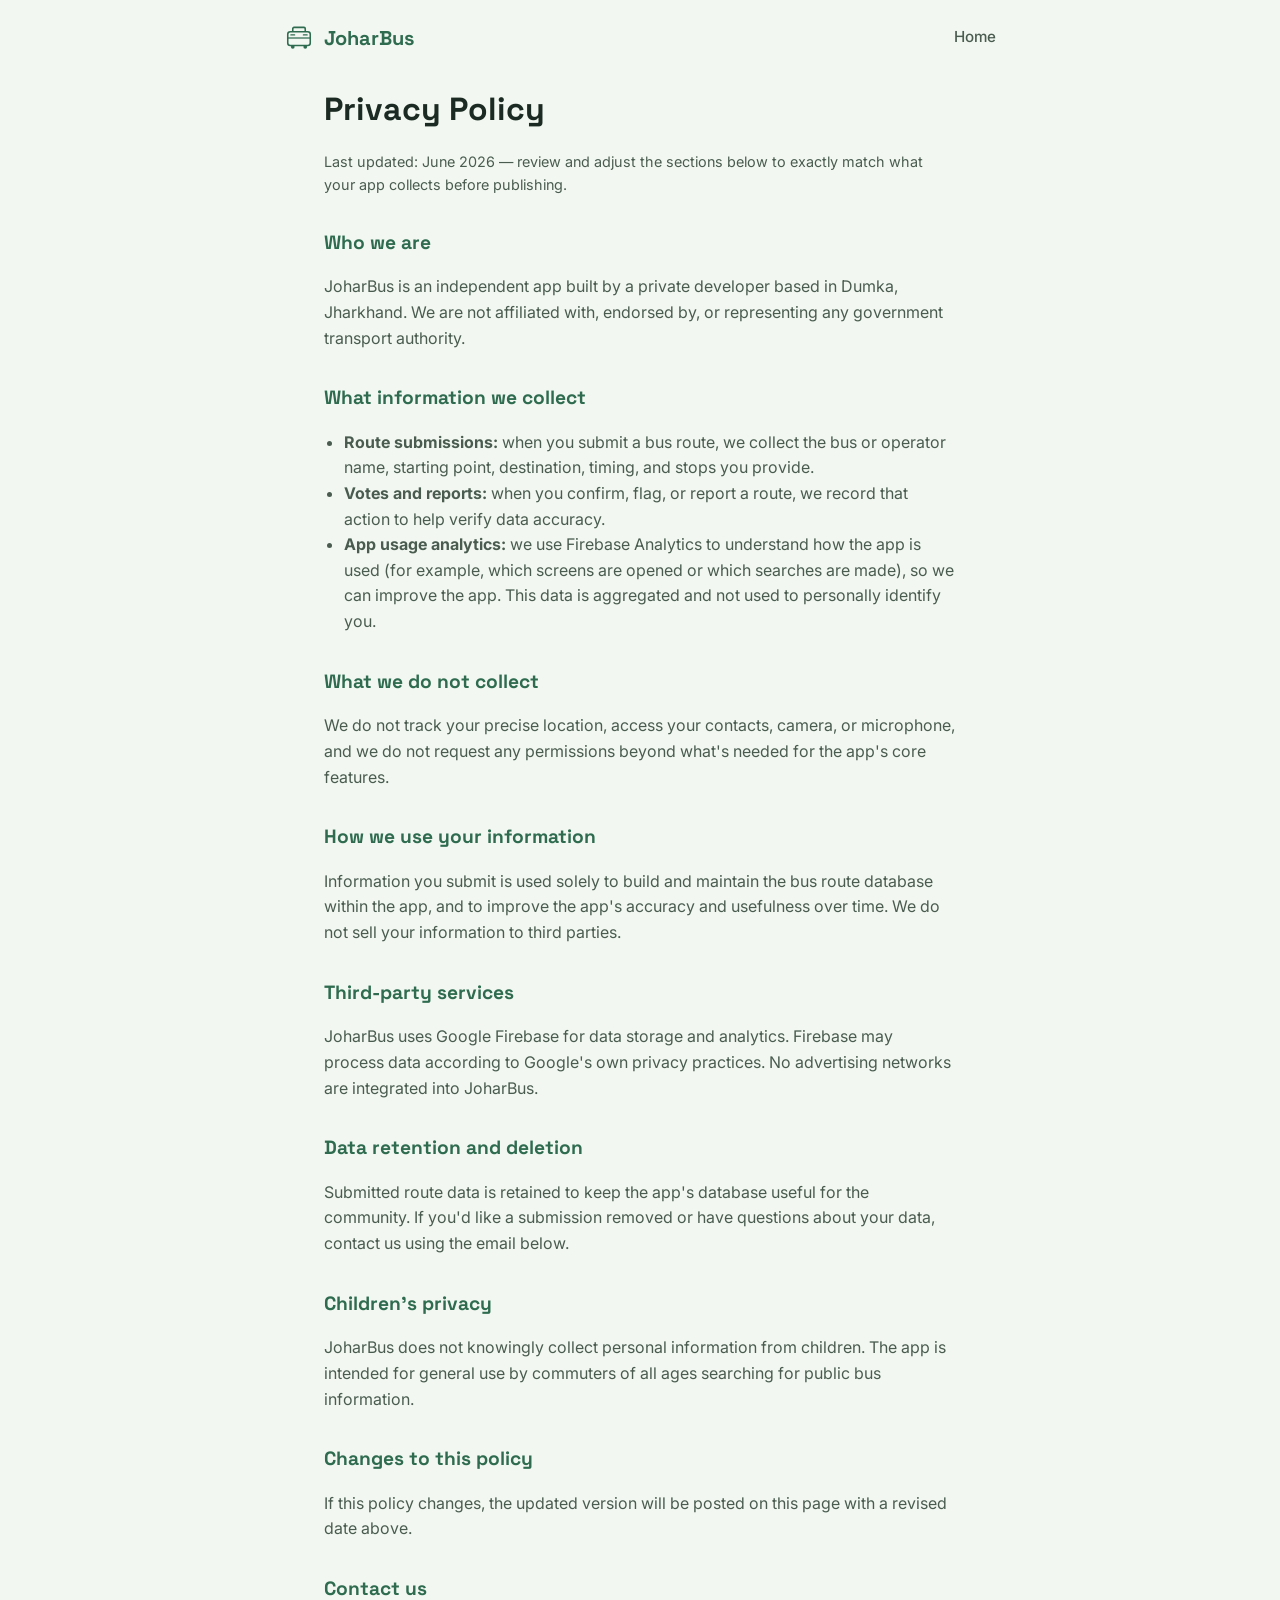
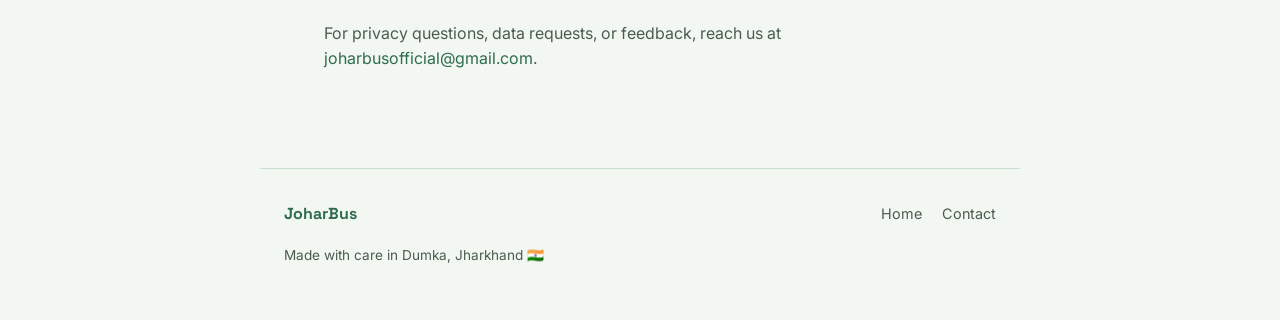
==== privacy.html @ f8de9c15 "1st style.css index.html privacy.html" ====
<!doctype html>
<html lang="en">
<head>
<meta charset="UTF-8">
<meta name="viewport" content="width=device-width, initial-scale=1.0">
<title>Privacy Policy — JoharBus</title>
<meta name="description" content="JoharBus privacy policy — what data we collect, how it's used, and your choices.">
<link rel="canonical" href="https://joharbus.in/privacy.html">
<meta name="theme-color" content="#2E6B4F">
<meta name="robots" content="index, follow">
<link rel="icon" href="favicon.svg" type="image/svg+xml">

<link rel="preconnect" href="https://fonts.googleapis.com">
<link rel="preconnect" href="https://fonts.gstatic.com" crossorigin>
<link href="https://fonts.googleapis.com/css2?family=Space+Grotesk:wght@500;600;700&family=Inter:wght@400;500;600&display=swap" rel="stylesheet">

<link rel="stylesheet" href="style.css">
</head>
<body>

<header class="site-header">
  <a class="logo" href="index.html" style="text-decoration:none;">
    <svg viewBox="0 0 48 48" fill="none" xmlns="http://www.w3.org/2000/svg" aria-hidden="true">
      <rect x="6" y="14" width="36" height="22" rx="4" stroke="#2E6B4F" stroke-width="2.5"/>
      <path d="M6 24h36" stroke="#2E6B4F" stroke-width="2"/>
      <path d="M14 14V9c0-1.1.9-2 2-2h16c1.1 0 2 .9 2 2v5" stroke="#2E6B4F" stroke-width="2.5"/>
      <circle cx="14" cy="38" r="3" fill="#2E6B4F"/>
      <circle cx="34" cy="38" r="3" fill="#2E6B4F"/>
      <path d="M11 19h6M31 19h6" stroke="#2E6B4F" stroke-width="2" stroke-linecap="round"/>
    </svg>
    JoharBus
  </a>
  <a class="header-link" href="index.html">Home</a>
</header>

<main class="policy">
  <h1>Privacy Policy</h1>
  <p class="updated">Last updated: June 2026 — review and adjust the sections below to exactly match what your app collects before publishing.</p>

  <h2>Who we are</h2>
  <p>JoharBus is an independent app built by a private developer based in Dumka, Jharkhand. We are not affiliated with, endorsed by, or representing any government transport authority.</p>

  <h2>What information we collect</h2>
  <ul>
    <li><strong>Route submissions:</strong> when you submit a bus route, we collect the bus or operator name, starting point, destination, timing, and stops you provide.</li>
    <li><strong>Votes and reports:</strong> when you confirm, flag, or report a route, we record that action to help verify data accuracy.</li>
    <li><strong>App usage analytics:</strong> we use Firebase Analytics to understand how the app is used (for example, which screens are opened or which searches are made), so we can improve the app. This data is aggregated and not used to personally identify you.</li>
  </ul>

  <h2>What we do not collect</h2>
  <p>We do not track your precise location, access your contacts, camera, or microphone, and we do not request any permissions beyond what's needed for the app's core features.</p>

  <h2>How we use your information</h2>
  <p>Information you submit is used solely to build and maintain the bus route database within the app, and to improve the app's accuracy and usefulness over time. We do not sell your information to third parties.</p>

  <h2>Third-party services</h2>
  <p>JoharBus uses Google Firebase for data storage and analytics. Firebase may process data according to Google's own privacy practices. No advertising networks are integrated into JoharBus.</p>

  <h2>Data retention and deletion</h2>
  <p>Submitted route data is retained to keep the app's database useful for the community. If you'd like a submission removed or have questions about your data, contact us using the email below.</p>

  <h2>Children's privacy</h2>
  <p>JoharBus does not knowingly collect personal information from children. The app is intended for general use by commuters of all ages searching for public bus information.</p>

  <h2>Changes to this policy</h2>
  <p>If this policy changes, the updated version will be posted on this page with a revised date above.</p>

  <h2>Contact us</h2>
  <p>For privacy questions, data requests, or feedback, reach us at <a href="mailto:joharbusofficial@gmail.com">joharbusofficial@gmail.com</a>.</p>
</main>

<footer class="site-footer">
  <div class="foot-row">
    <div class="logo" style="font-size: 1rem;">JoharBus</div>
    <div class="foot-links">
      <a href="index.html">Home</a>
      <a href="mailto:joharbusofficial@gmail.com">Contact</a>
    </div>
  </div>
  <p class="made-with">Made with care in Dumka, Jharkhand 🇮🇳</p>
</footer>

</body>
</html>
---- style.css ----
/* ===========================================================
   JoharBus — shared styles
   Design language: a bus route's stop-timeline, the same visual
   the app itself uses to show stops on a route. The whole page
   is built as a single vertical route line; each section is a
   stop along it.
   =========================================================== */

:root {
  --green-deep: #2E6B4F;
  --green-bright: #4F9A6E;
  --green-soft: #DCEEE2;
  --mint-bg: #F2F8F1;
  --ink: #1B2A22;
  --ink-soft: #4A5C50;
  --marigold: #E08A3C;
  --marigold-soft: #FBE7D2;
  --paper: #FFFFFF;
  --line: #C9DECE;

  --font-display: 'Space Grotesk', 'Segoe UI', sans-serif;
  --font-body: 'Inter', 'Segoe UI', sans-serif;
}

* { box-sizing: border-box; }

html { scroll-behavior: smooth; }

body {
  margin: 0;
  font-family: var(--font-body);
  background: var(--mint-bg);
  color: var(--ink);
  line-height: 1.6;
  -webkit-font-smoothing: antialiased;
}

a { color: var(--green-deep); text-decoration: none; }
a:focus-visible, button:focus-visible {
  outline: 2px solid var(--marigold);
  outline-offset: 2px;
}

@media (prefers-reduced-motion: reduce) {
  html { scroll-behavior: auto; }
  * { animation: none !important; transition: none !important; }
}

.wrap {
  max-width: 760px;
  margin: 0 auto;
  padding: 0 24px;
}

/* ---------- Header ---------- */
.site-header {
  display: flex;
  align-items: center;
  justify-content: space-between;
  padding: 22px 24px;
  max-width: 760px;
  margin: 0 auto;
}

.logo {
  display: flex;
  align-items: center;
  gap: 10px;
  font-family: var(--font-display);
  font-weight: 700;
  font-size: 1.25rem;
  color: var(--green-deep);
}

.logo svg { width: 30px; height: 30px; flex-shrink: 0; }

.header-link {
  font-size: 0.95rem;
  font-weight: 500;
  color: var(--ink-soft);
  border-bottom: 1px solid transparent;
}
.header-link:hover { border-bottom-color: var(--green-deep); color: var(--green-deep); }

/* ---------- Route line (the signature element) ---------- */
.route {
  position: relative;
  max-width: 760px;
  margin: 0 auto;
  padding: 0 24px 80px;
}

.route::before {
  content: "";
  position: absolute;
  left: 35px;
  top: 8px;
  bottom: 60px;
  width: 2px;
  background: repeating-linear-gradient(
    to bottom,
    var(--line) 0, var(--line) 6px, transparent 6px, transparent 12px
  );
}

@media (max-width: 600px) {
  .route::before { left: 27px; }
}

.stop {
  position: relative;
  margin-left: 64px;
  margin-bottom: 56px;
}

@media (max-width: 600px) {
  .stop { margin-left: 48px; }
}

.stop::before {
  content: "";
  position: absolute;
  left: -64px;
  top: 6px;
  width: 14px;
  height: 14px;
  border-radius: 50%;
  background: var(--paper);
  border: 3px solid var(--green-bright);
}

@media (max-width: 600px) {
  .stop::before { left: -48px; width: 12px; height: 12px; }
}

.stop.origin::before { background: var(--green-deep); border-color: var(--green-deep); }
.stop.destination::before { background: var(--marigold); border-color: var(--marigold); }

.stop-label {
  font-size: 0.78rem;
  font-weight: 600;
  letter-spacing: 0.08em;
  text-transform: uppercase;
  color: var(--green-deep);
  margin-bottom: 6px;
}

.stop.destination .stop-label { color: var(--marigold); }

/* ---------- Hero card (styled like an in-app route card) ---------- */
.hero-card {
  background: var(--paper);
  border-radius: 18px;
  padding: 32px 28px;
  box-shadow: 0 1px 3px rgba(27,42,34,0.08);
}

.hero-card h1 {
  font-family: var(--font-display);
  font-size: clamp(1.9rem, 5vw, 2.6rem);
  line-height: 1.15;
  margin: 0 0 14px;
  color: var(--ink);
}

.hero-card p {
  font-size: 1.05rem;
  color: var(--ink-soft);
  margin: 0 0 24px;
  max-width: 480px;
}

.cta-button {
  display: inline-flex;
  align-items: center;
  gap: 10px;
  background: var(--green-deep);
  color: var(--paper);
  font-family: var(--font-body);
  font-weight: 600;
  font-size: 1rem;
  padding: 14px 26px;
  border-radius: 10px;
  border: none;
  cursor: pointer;
  transition: background 0.15s ease, transform 0.15s ease;
}
.cta-button:hover { background: #255840; transform: translateY(-1px); }
.cta-button svg { width: 20px; height: 20px; }

.cta-note {
  margin-top: 12px;
  font-size: 0.85rem;
  color: var(--ink-soft);
}

/* ---------- Section content ---------- */
.stop h2 {
  font-family: var(--font-display);
  font-size: 1.5rem;
  margin: 0 0 12px;
  color: var(--ink);
}

.stop p { color: var(--ink-soft); margin: 0 0 14px; }

.how-steps {
  display: flex;
  flex-direction: column;
  gap: 14px;
  margin-top: 8px;
}

.how-step {
  background: var(--paper);
  border-radius: 12px;
  padding: 16px 18px;
  display: flex;
  gap: 14px;
  align-items: flex-start;
}

.how-step .num {
  font-family: var(--font-display);
  font-weight: 700;
  color: var(--green-bright);
  font-size: 1rem;
  flex-shrink: 0;
}

.how-step strong { display: block; margin-bottom: 2px; color: var(--ink); }
.how-step span { color: var(--ink-soft); font-size: 0.94rem; }

.badge-demo {
  display: flex;
  flex-wrap: wrap;
  gap: 10px;
  margin-top: 10px;
}

.badge {
  display: inline-flex;
  align-items: center;
  gap: 6px;
  font-size: 0.82rem;
  font-weight: 600;
  padding: 7px 12px;
  border-radius: 8px;
}

.badge.verified { background: var(--green-soft); color: var(--green-deep); }
.badge.unverified { background: var(--marigold-soft); color: #9C5A1E; }

/* ---------- Footer ---------- */
.site-footer {
  border-top: 1px solid var(--line);
  padding: 32px 24px 40px;
  max-width: 760px;
  margin: 0 auto;
}

.site-footer .foot-row {
  display: flex;
  flex-wrap: wrap;
  gap: 18px;
  justify-content: space-between;
  align-items: center;
  margin-bottom: 16px;
}

.foot-links { display: flex; gap: 20px; font-size: 0.9rem; }
.foot-links a { color: var(--ink-soft); }
.foot-links a:hover { color: var(--green-deep); }

.foot-note {
  font-size: 0.82rem;
  color: var(--ink-soft);
  line-height: 1.6;
}

.made-with {
  font-size: 0.85rem;
  color: var(--ink-soft);
  margin-top: 18px;
}

/* ---------- Privacy policy page ---------- */
.policy {
  max-width: 680px;
  margin: 0 auto;
  padding: 0 24px 80px;
}

.policy h1 {
  font-family: var(--font-display);
  font-size: 2rem;
  margin: 8px 0 4px;
}

.policy .updated {
  color: var(--ink-soft);
  font-size: 0.9rem;
  margin-bottom: 32px;
}

.policy h2 {
  font-family: var(--font-display);
  font-size: 1.2rem;
  margin: 32px 0 10px;
  color: var(--green-deep);
}

.policy p, .policy li { color: var(--ink-soft); }
.policy ul { padding-left: 20px; }
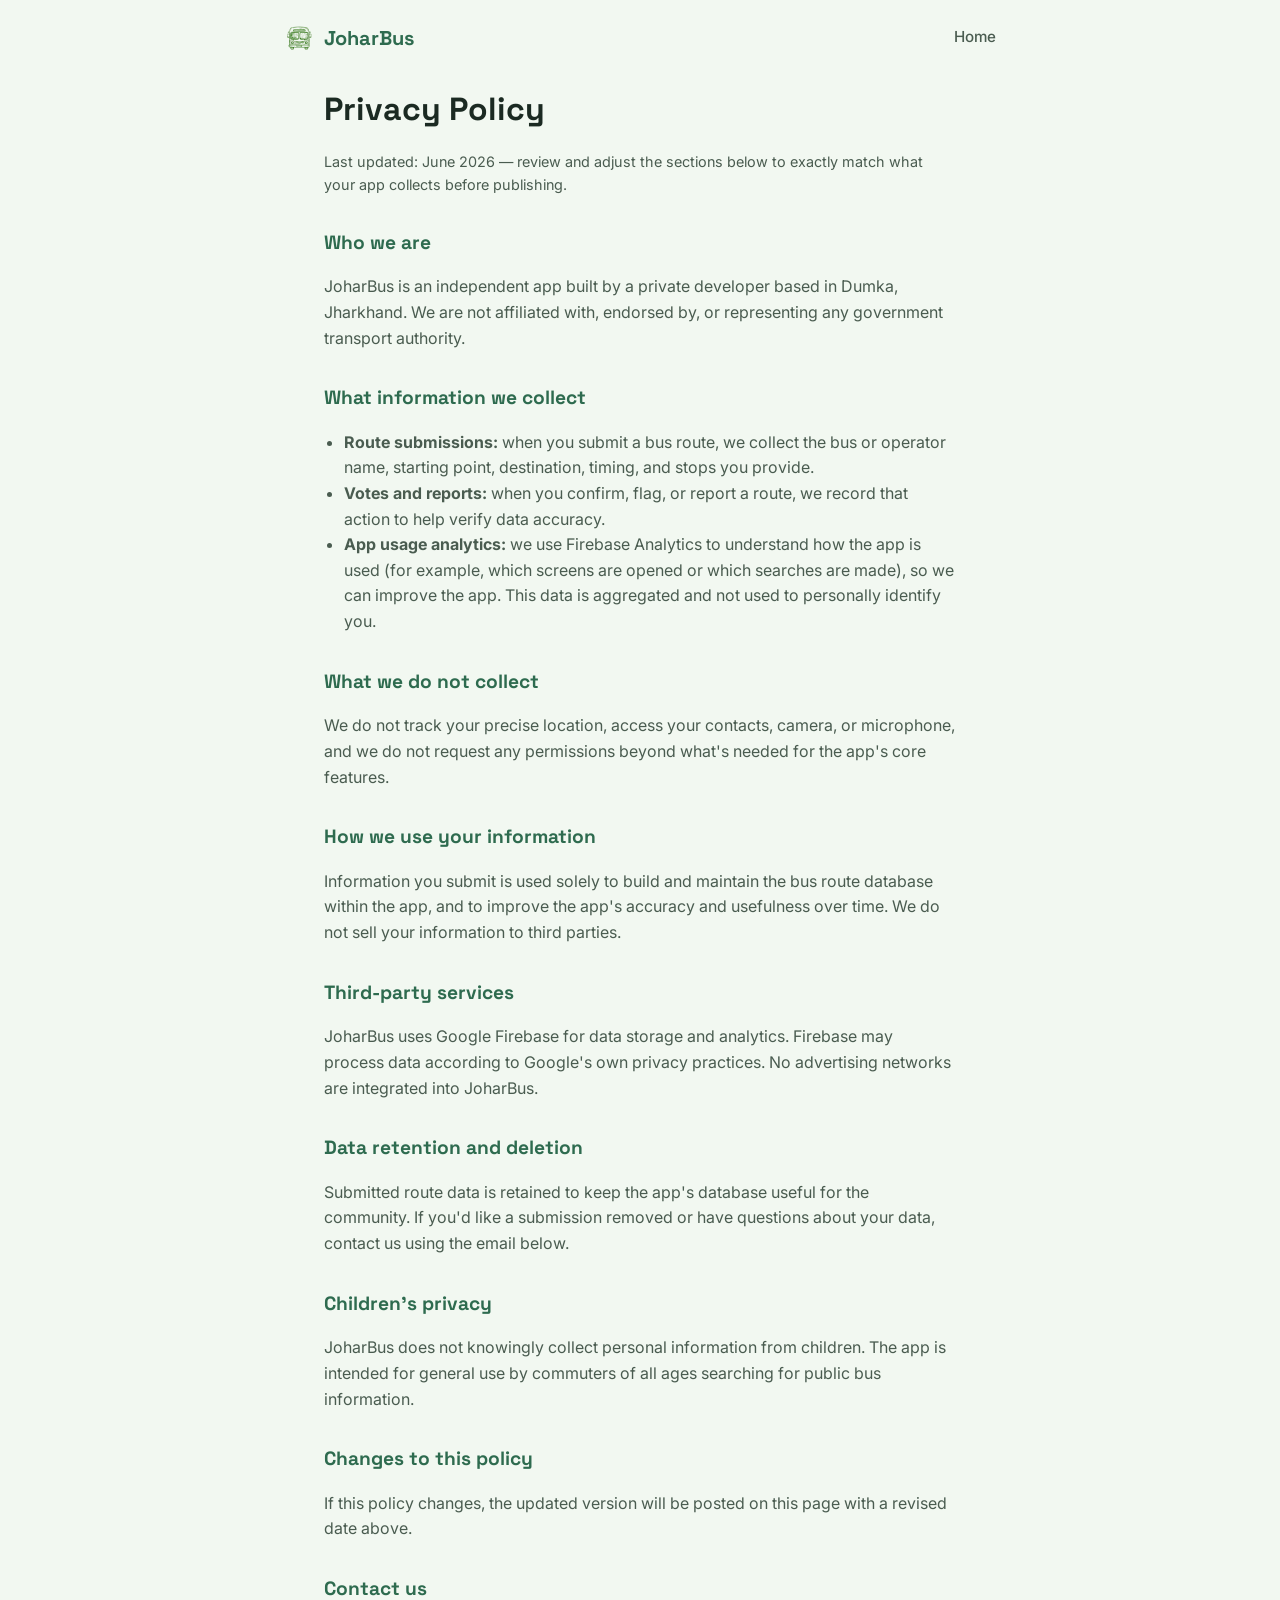
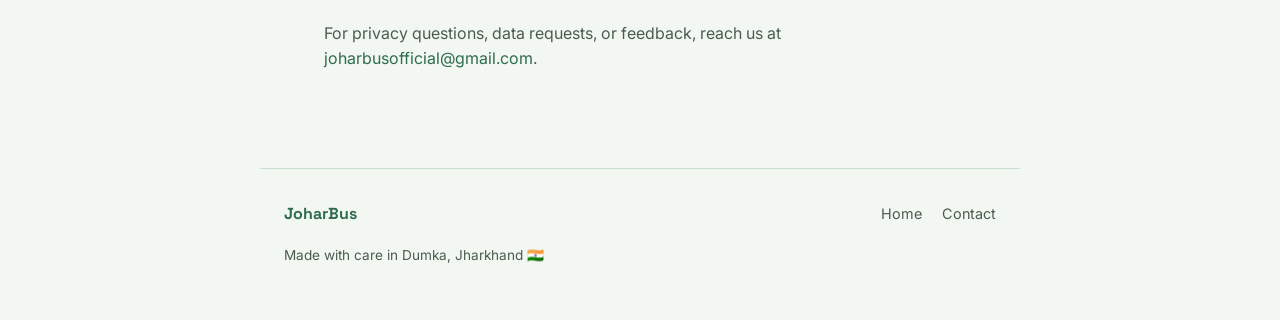
==== commit c5ca3acf: "Add files via upload" ====
--- a/privacy.html
+++ b/privacy.html
@@ -8,7 +8,10 @@
 <link rel="canonical" href="https://joharbus.in/privacy.html">
 <meta name="theme-color" content="#2E6B4F">
 <meta name="robots" content="index, follow">
-<link rel="icon" href="favicon.svg" type="image/svg+xml">
+<link rel="icon" href="favicon.ico" sizes="any">
+<link rel="icon" type="image/png" sizes="32x32" href="favicon-32.png">
+<link rel="icon" type="image/png" sizes="16x16" href="favicon-16.png">
+<link rel="apple-touch-icon" href="apple-touch-icon.png">
 
 <link rel="preconnect" href="https://fonts.googleapis.com">
 <link rel="preconnect" href="https://fonts.gstatic.com" crossorigin>
@@ -20,14 +23,7 @@
 
 <header class="site-header">
   <a class="logo" href="index.html" style="text-decoration:none;">
-    <svg viewBox="0 0 48 48" fill="none" xmlns="http://www.w3.org/2000/svg" aria-hidden="true">
-      <rect x="6" y="14" width="36" height="22" rx="4" stroke="#2E6B4F" stroke-width="2.5"/>
-      <path d="M6 24h36" stroke="#2E6B4F" stroke-width="2"/>
-      <path d="M14 14V9c0-1.1.9-2 2-2h16c1.1 0 2 .9 2 2v5" stroke="#2E6B4F" stroke-width="2.5"/>
-      <circle cx="14" cy="38" r="3" fill="#2E6B4F"/>
-      <circle cx="34" cy="38" r="3" fill="#2E6B4F"/>
-      <path d="M11 19h6M31 19h6" stroke="#2E6B4F" stroke-width="2" stroke-linecap="round"/>
-    </svg>
+    <img src="logo.png" alt="JoharBus logo" width="34" height="34">
     JoharBus
   </a>
   <a class="header-link" href="index.html">Home</a>
--- a/style.css
+++ b/style.css
@@ -73,6 +73,7 @@
 }
 
 .logo svg { width: 30px; height: 30px; flex-shrink: 0; }
+.logo img { width: 30px; height: 30px; flex-shrink: 0; object-fit: contain; display: block; }
 
 .header-link {
   font-size: 0.95rem;
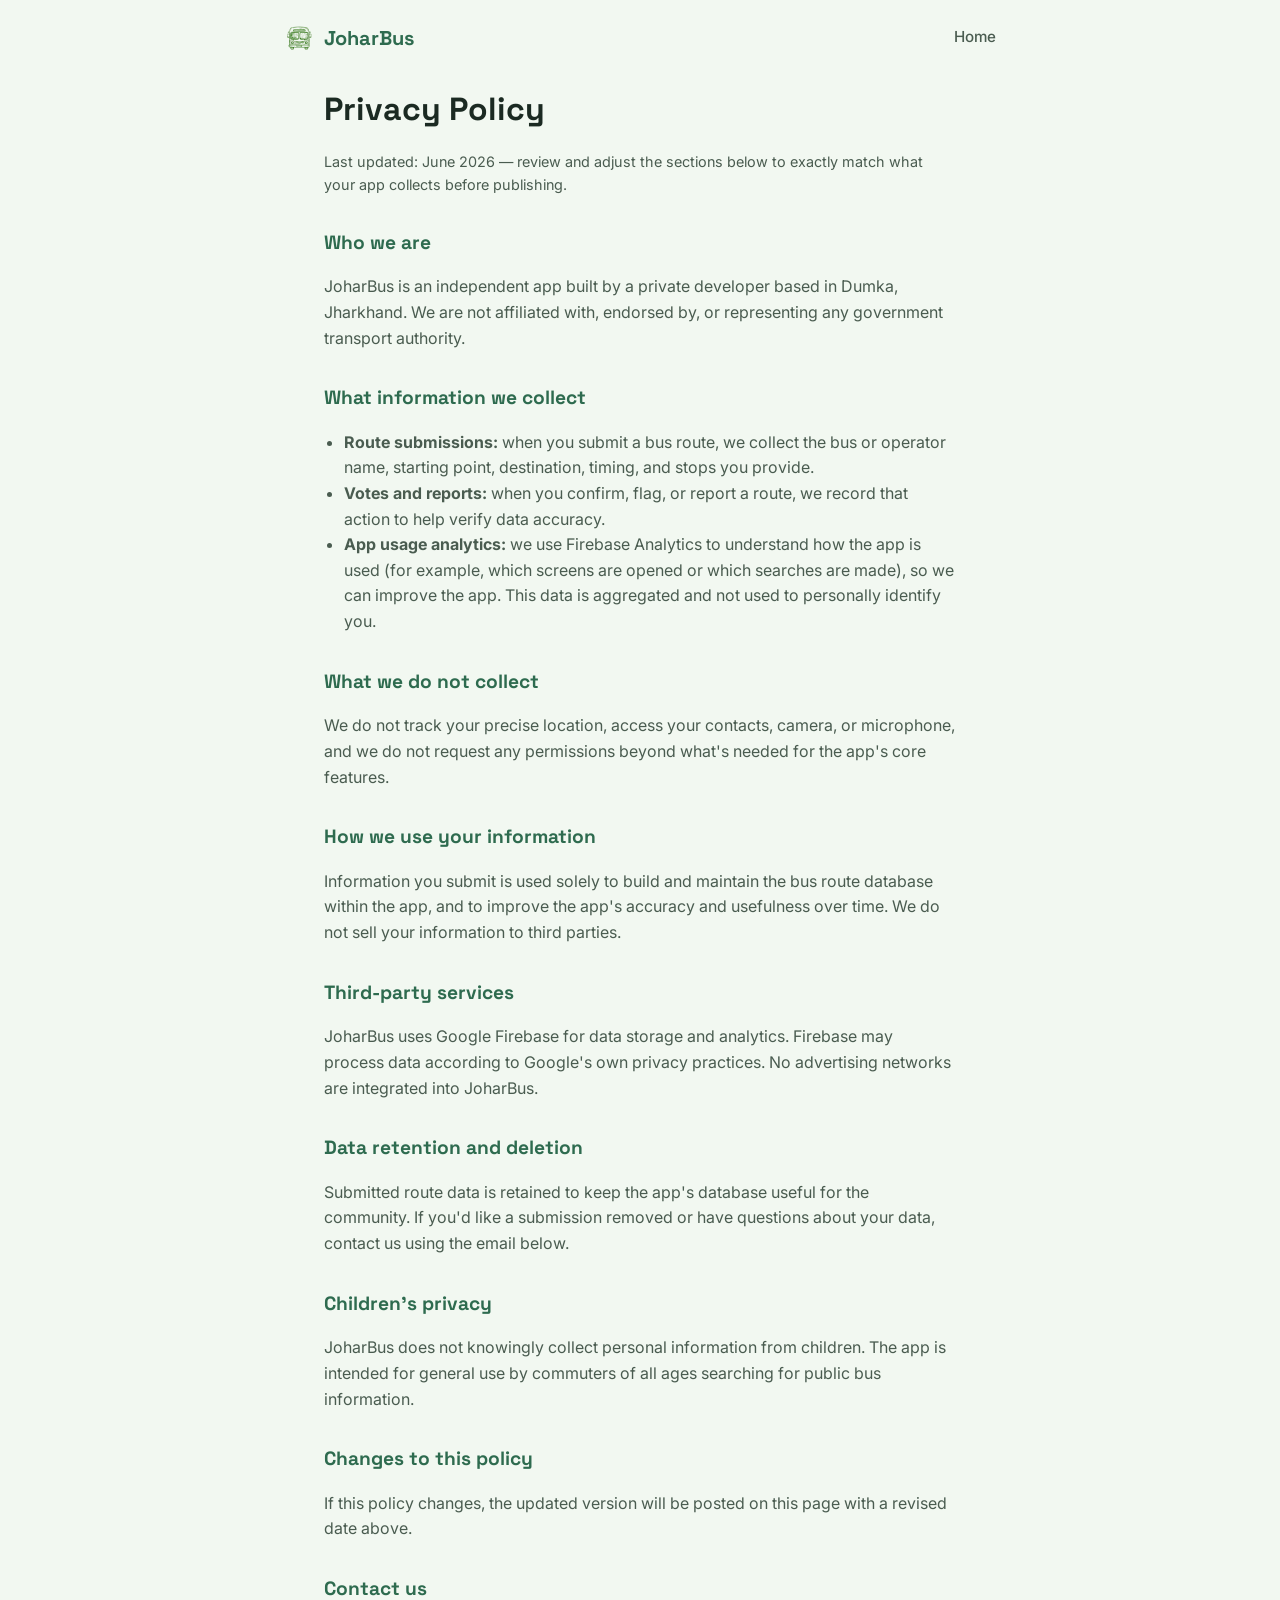
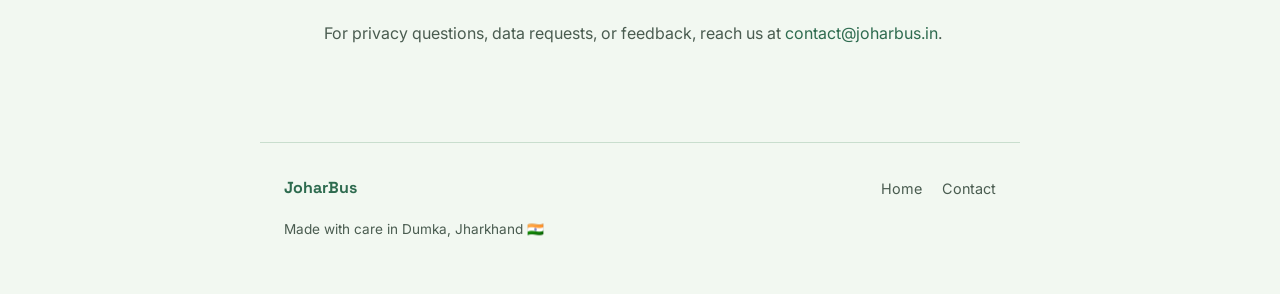
==== commit f0df6ce1: "Update privacy.html" ====
--- a/privacy.html
+++ b/privacy.html
@@ -62,7 +62,7 @@
   <p>If this policy changes, the updated version will be posted on this page with a revised date above.</p>
 
   <h2>Contact us</h2>
-  <p>For privacy questions, data requests, or feedback, reach us at <a href="mailto:joharbusofficial@gmail.com">joharbusofficial@gmail.com</a>.</p>
+  <p>For privacy questions, data requests, or feedback, reach us at <a href="mailto:contact@joharbus.in">contact@joharbus.in</a>.</p>
 </main>
 
 <footer class="site-footer">
@@ -70,7 +70,7 @@
     <div class="logo" style="font-size: 1rem;">JoharBus</div>
     <div class="foot-links">
       <a href="index.html">Home</a>
-      <a href="mailto:joharbusofficial@gmail.com">Contact</a>
+      <a href="mailto:contact@joharbus.in">Contact</a>
     </div>
   </div>
   <p class="made-with">Made with care in Dumka, Jharkhand 🇮🇳</p>
